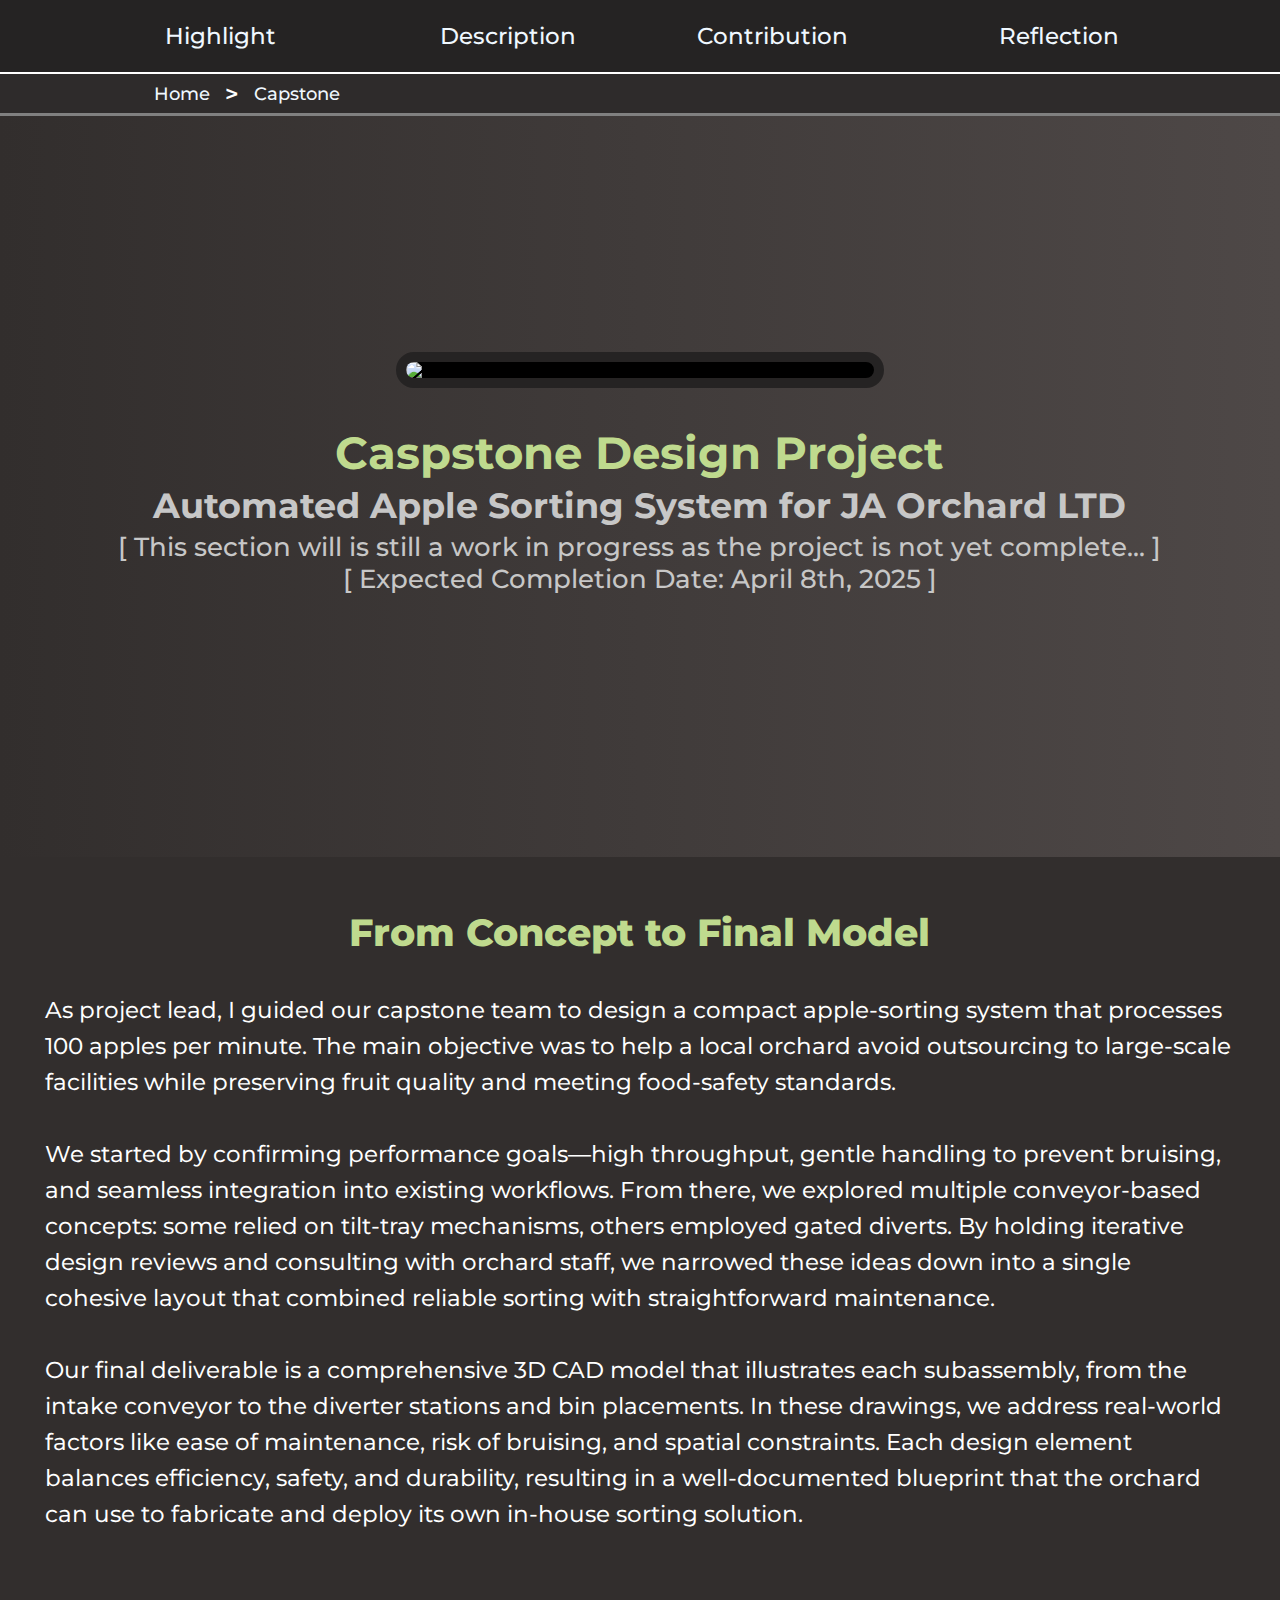
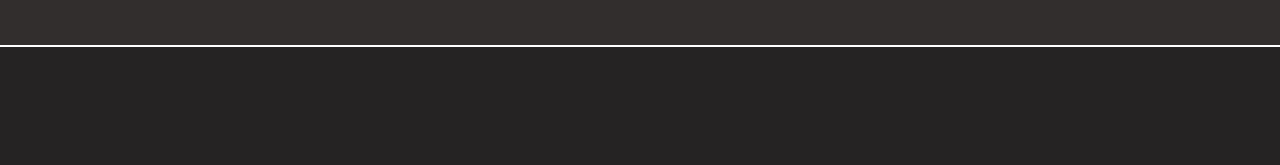
==== capstone_project.html @ 045d815c "Add files via upload" ====
<!DOCTYPE html>
<html lang="en">

<head>
    <meta charset="UTF-8">
    <meta name="viewport" content="width=device-width, initial-scale=1.0">
    <link rel="stylesheet" href="styles.css">
    <link rel="stylesheet" href="capstone_styles.css">
    <link rel="stylesheet" href="mquery.css">
    <!-- <link rel="icon" type="image/svg" href=""> -->
    <link href="https://fonts.googleapis.com/css2?family=Montserrat:ital,wght@0,100..900;1,100..900&amp;display=swap" rel="stylesheet">
    <title>Capstone: Apple Sorter </title>
</head>

<body id="Body" class="body-capstone">

    <div class="navbar navbar-capstone">

        <div></div>
        <div><a class="navLink" href="#Body">Highlight</a></div>
        <div><a class="navLink" href="#Description">Description</a></div>
        <div><a class="navLink" href="#Contribution">Contribution</a></div>
        <div><a class="navLink" href="./capstone_reflection.html">Reflection</a></div>
        <div></div>

        <div class="capstone-time-line">
            <div><a class="capstone-navLink-time-line" href="index.html">Home</a></div>
            <div class="timeline-div-element">></div>
            <div><a class="capstone-navLink-time-line" href="#">Capstone</a></div>
        </div>


    </div>

    <div class="hero">
            <p class="hero-intro">
                <span></span>
                <img class="hero-project-img capstone-hero-img" src="Media\Capstone_Project_thumbnail.png">
                <span><span></span><span>Caspstone Design Project</span></span> 
                <span>Automated Apple Sorting System for JA Orchard LTD</span>
                <span>[ This section will is still a work in progress as the project is not yet complete... ]
                    <br>
                    [ Expected Completion Date: April 8th, 2025 ]
                </span>
                <span></span>
            </p>
    </div>
    <div class="section-1 capstone-section-1">
        <div class="link-catch" id="Description"></div>
        <p class="section-heading capstone-section-heading">From Concept to Final Model</p>


        <p class="section-subheading capstone-section-subheading">
            As project lead, I guided our capstone team to design a compact apple-sorting system that processes 100 apples per
            minute. The main objective was to help a local orchard avoid outsourcing to large-scale facilities while preserving
            fruit quality and meeting food-safety standards.
            <br><br>
            We started by confirming performance goals—high throughput, gentle handling to prevent bruising, and seamless
            integration into existing workflows. From there, we explored multiple conveyor-based concepts: some relied on tilt-tray
            mechanisms, others employed gated diverts. By holding iterative design reviews and consulting with orchard staff, we
            narrowed these ideas down into a single cohesive layout that combined reliable sorting with straightforward maintenance.
            <br><br>
            Our final deliverable is a comprehensive 3D CAD model that illustrates each subassembly, from the intake conveyor to the
            diverter stations and bin placements. In these drawings, we address real-world factors like ease of maintenance, risk of
            bruising, and spatial constraints. Each design element balances efficiency, safety, and durability, resulting in a
            well-documented blueprint that the orchard can use to fabricate and deploy its own in-house sorting solution.
        </p>
    </div>

    <!-- <div class="section-2">
        <div class="link-catch" id="Contribution"></div>
        <p class="section-heading capstone-section-heading">My Contribution</p>
        <p class="section-heading capstone-section-heading-2">An Iterative Process</p>


        <p class="section-subheading capstone-section-subheading">
            The goal of our project was to design a system, to accomplish this goal we needed to be systemic. 
            From the moment we were given our project description, we set out to clearly establish three important factors; user-requirements (scope), 
            deliverable time-line (milestones), and team strengths (proficiencies). Through meetings with our client, faculty advisors, and capstone instructors,
            we were able to formally outline what requirements our design was required to meet, what each step of the project entailed, and when are we expected to report on our progress.
            <br><br>
            To gain real-world experience in project managament and leadership, I nominated myself to be project-lead and the group unanimously agreed.
            Having been paired up with a fairly random group of students from different specializations with unique proficiencies, I 
            focused the first few weeks on getting to know each memeber of my group so that I could better delegate the workload. I accomplished this during 
            our team meetings where I drafted up a document highlighting my work experiece, specialization, and areas of interest and asked everyone to add an entry of their own. 
            <br><br>
            The first milestone of the project was the conceptual design report were we were tasked with fleshing out details of our projects like shareholders, technical and functional 
            requirements, and risk. Through two well-planned meetings with our client we were able to complete this report effectively. Our first meeting we introduced ourselves, highlighling 
            each memebers proficiencies to the client and inquringing about his expectations and requirements regarding the project. The second client meeting focused on validating our understanding
            of the project's requirements and finalizing its scope. 
            <br><br>
            
        </p>
        
        

    </div> -->

    
    <div class="footer">
    </div>


    <script src="script.js"></script>
</body>

</html>
---- styles.css ----
*, *::after, *::before{
    box-sizing: border-box;
    padding: 0;
    margin: 0;
}

:root{
    --page-background-color: rgb(37, 35, 35);
    --nav-background-color: rgb(37, 35, 35);
    --banner-background-color: rgb(128, 128, 128);
    --hero-background-color: rgb(33, 32, 32);
    --section-1-background-color: #322e2d;
    --section-2-background-color: rgb(45, 44, 44);
    --nav-link-color: aliceblue;

    --capstone-nav-background-color: rgb(46, 43, 43);

    --ff: "Montserrat", sans-serif;
    /* --progress-bar-background-color: aqua;
    --progress-background-color: green; */

    --Light-text-color: rgb(199,199,199);
    --white-text-color: rgb(255, 255, 255);
   
    --base: #322e2d;
    --base-dark: #252323;
    --base-light: #4e4847;
    --base-80: #282524b4;
    --base-70: #3e3e3d98;
    --base-60: #474747;
    
    --primary: #bfda8e;
    --primary-80: #bfda8ec4;
    --primary-light: #c6d7a6;
    --primary-dark: #626f49;
    --primary-5: #a6d8491c;

}

html {
    /* font-size: clamp(10px, 2.25vw, 16px); the default */
    font-size: clamp(10px, 1.5vw, 15px); 
}


body{
    background-color: var(--page-background-color);
    
    display: grid;
    grid-template-rows: minmax(80px, 10vh) 85vh 0.55fr 0.75fr 1fr .75fr  minmax(120px, 12vh) ;
    grid-template-columns: 0.5fr 5fr 0.5fr ;
    
    /* gap: 10px; */
    grid-template-areas: 
    "navbar    navbar    navbar "
    "hero      hero      hero "
    "section-1 section-1 section-1"
    "section-2 section-2 section-2"
    "section-3 section-3 section-3"
    "section-4 section-4 section-4"
    "footer    footer    footer";
    /* height: 200vh; */

    font-family: var(--ff);
}


.navbar{
    background-color: var(--nav-background-color);
    color: var(--white-text-color);
    grid-area: navbar;
    position: sticky;
    top: 0px;
    z-index: 999;
    display: grid;

    /* grid-template-columns: 0.175fr .15fr .15fr .15fr .15fr .225fr; */
    grid-template-columns: .1fr .2fr .2fr .2fr .2fr .225fr .1fr;

    /* justify-content: center; */
    align-items: center;

    border-bottom: solid 2px white;
}

.navbar > div{
    margin-inline: auto;
}


.navLink {
    text-align: center;
    font-size: 1.5rem;
    font-weight: 500;
    text-decoration: none;
    color: var(--nav-link-color);
}

.navLink:hover{
    text-align: center;
    font-size: 1.675rem;
    font-weight: 600;
    color: var(--primary);
    transition: 150ms ease-in-out;
}





.hero{
    background: linear-gradient(90deg, var(--base), var(--base-light));
    padding-bottom: 7rem;
    grid-area: hero;

    display: flex;
    align-items: center;
    justify-content: center;

    height: 100%;
    text-align: center;
    /* font-size: 1.5rem; Small Font  */
    font-size: 2.35rem;
    color:var(--Light-text-color);
    
}

.hero-intro{ display: flex; flex-direction: column; }

/* Smaller Font Size
.hero-intro > span:nth-of-type(1){ font-weight: 700; font-size: 1.75rem; padding-bottom: 8px;}
.hero-intro > span:nth-of-type(2){ font-weight: 800; color: var(--primary-80); font-size: 1.75rem;}
.hero-intro > span:nth-of-type(2) > span:last-of-type{ font-size: 1.875rem; color: var(--primary);}
.hero-intro > span:nth-of-type(3){ font-weight: bold; padding-block: 8px 4px;}
.hero-intro > span:nth-of-type(4){ font-weight: 500;} */

/* Bigger font size */
.hero-intro > span:nth-of-type(1){ font-weight: 700; font-size: 2.75rem; padding-bottom: 8px;}
.hero-intro > span:nth-of-type(2){ font-weight: 700; color: var(--primary-80); font-size: 2.75rem;}
.hero-intro > span:nth-of-type(2) > span:last-of-type{ font-size: 3rem; color: var(--primary);}
.hero-intro > span:nth-of-type(3){ font-weight: bold; padding-block: 4px 4px;}
.hero-intro > span:nth-of-type(4){ font-weight: 500; font-size: 1.75rem;}


/* ///////////////////////// End of Hero Section ///////////////////////// */



.link-catch{
    position: relative;
    height: 1rem;
    top: min(-5rem, -12vh);
}
.section-1{
    padding-block: 1.5rem 3rem;
    background-color: var(--section-1-background-color);
    color: var(--Light-text-color);
    grid-area: section-1;
    display: flex;
    flex-direction: column;
    justify-content: center;
    align-items: center;
}

.section-heading{
    text-align: center;
    font-size: clamp(2.5rem, 3vw, 3.25rem);
    font-weight: 800;
    padding-block: min(1.5rem, 14px);
    color: var(--primary);
}

.section-subheading{
    margin-inline: 3rem;
    padding-block: 1.5rem;
    color: var(--white-text-color);
    font-weight: 450;
    text-align: left;
    max-width: 85rem;
    font-size: 1.4rem;
    line-height: 1.6;
}

/* ////////////////////////////End of section 1//////////////////////////// */

.section-2{
    padding-block: 1.5rem 3rem;
    background: linear-gradient(45deg, var(--base), var(--base-light));
    color: var(--Light-text-color);
    grid-area: section-2;
    display: flex;
    flex-direction: column;
    align-items: center;
}

.skill-cards-container {
    padding: 2rem;
    padding-top: 1rem;
    min-width: 65rem;
    max-width: 85vw;
    display: flex;
    flex-direction: column;
    justify-content: center;
    border-radius: 20px;
    gap: 1.25rem;
}

.skill-card{
    width: 100%;
    min-height: 6rem;
    max-height: 12rem;
    padding: 1.5rem;
    border-radius: 1.5rem;
    background-color: var(--base-dark);
    display: grid;
    grid-template-rows: 1fr 1fr;
    grid-template-columns: .1fr .3fr 1fr ;
    row-gap: 1.25rem;
}

.skill-icon{
    justify-self: center;
    align-self: center;
    grid-column: 1;
    grid-row: 1/3;
    width: 5.5rem;
    height: 5.5rem;
    margin-right: 1rem;
}

.skill-icon{
 display: flex;
 justify-content: center;
 align-items: center;
 font-weight: bold;
 font-size: 2rem;
}

.skill-icon svg{
    scale: 0.9;
    z-index: 0;
}

.skill-card-label{
    grid-row: 1;
    grid-column: 2;
    font-weight: 700;
    font-size: 1.5rem;
    padding-left: 1rem;
    min-width: 22rem;
    max-width: 26rem;
    height: fit-content;
    align-self: center;
    transition: 125ms ease-in;
}

.skill-card:hover > .skill-card-label{
    color: var(--primary);
    font-size: 1.6rem;
    transition: 125ms ease-in;
    cursor: default;
}

.skill-card span:nth-of-type(2){
    grid-row: 1;
    grid-column: 3;
    font-weight: 500;
    font-size: 1.1rem;
    padding-left: 1rem;
    height: fit-content;
    align-self: center;
}

.skill-list{
    grid-column: 2/4;
    display: flex;
    gap: 1.25rem;
}

.skill-list > * {
    background-color: var(--base-70);
    border-radius: 0.5rem;
    padding: 0.5rem;
    max-height: fit-content;
    font-weight: 500;
}

.skill-list > *:hover {
    background-color: var( --base-60);
    scale: 1.0125;
    transition: 125ms ease-in;
    cursor: default;
}


/* ////////////////////////////End of section 2//////////////////////////// */



.section-3{
    padding-block: 1.5rem 3rem;
    background-color: var(--section-2-background-color);
    background: linear-gradient(-45deg, var(--base-70), var(--base),var(--base-70));
    grid-area: section-3;
    display: flex;
    flex-direction: column;
    align-items: center;
}

/* TO-DO: ADD MEDIA QUERY TO TURN THIS INTO A COLUMN FOR SMALLER SCREENS  */
.project-cards-container{
    min-width: none;
    padding: 2rem; 
    padding-top: 1rem;
    min-width: 65rem;
    max-width: 85vw;
    display: flex;
    justify-content: center;
    display: grid;
    grid-template-columns:repeat( 3, 1fr);
    border-radius: 20px;
    gap: 1rem;
    color: var(--white-text-color);
}

/* TO-DO: MAKE THIS A GRID  */
.project-card{
    border: outset var(--base-70) 2px;
    /* padding: 2.25rem 1.5rem; */
    padding: clamp(2rem, 3vw,3.25rem) 1.5rem;
    border-radius: 1.5rem;
    background-color: var(--base-dark);

    display: flex;
    flex-direction: column;
    justify-content: space-between;
    gap: 1rem;

    flex:1 ;
}

.project-icon{
    background-color: black;
    border: inset var(--base-60) 4px;
    border-radius: 1rem;
    width: clamp(15rem, 25vw, 32rem);
    min-height: clamp(12rem, 20vw, 25rem);
    max-height: clamp(12rem, 20vw, 25rem);
    align-self: center;
    display: flex;
    justify-content: center;
    align-items: center;
    overflow: hidden;
}


.project-vid, .project-img{
    max-width: 100%;
    min-height: clamp(12rem, 20vw, 25rem);
    max-height: clamp(12rem, 20vw, 25rem);
    object-fit: cover;
}

.project-vid{
    object-fit:contain;
}
.project-card > span {
    text-align: center;
}

.project-card > span:nth-of-type(1){ font-weight: bold; font-size: clamp(1.25rem, 2.375vw, 1.75rem); align-self: center;}
.proj-desc{ font-size: clamp(0.9rem, 1.125vw, 1.125rem); text-align: center;}
.project-card > span:last-of-type { text-align: center; font-weight: 500; font-size: 1.025rem;}

.project-skill-list{
    display: flex;
    /* flex-direction: column; */
    flex-wrap: wrap;
    align-items: center;
    justify-content: center;
    gap: 0.5rem;
    font-size: 0.8rem;
}

.project-skill-list > *{
    padding: 0.5rem;
    border-radius: 0.5rem;
    background-color: var(--base-70);
    width: 11rem;
    text-align: center;
}


.proj-more{
    margin-top: 2rem;
    /* align-self: center; */

    display: flex;
    flex-wrap: wrap;
    justify-content: center;
    align-items: center;
    gap: 1rem;
    flex: 1;
}

.proj-more > a {
    padding: 1rem;
    border-radius: 0.5rem;
    background-color: var(--base-60);
    /* width: 11rem; */
    text-align: center;
    text-decoration: none;
    color: var(--white-text-color);
    width: 13rem;
}

.proj-more > a:hover {
    background-color: var(--base-70);
}

/* ////////////////////////////End of section 3//////////////////////////// */

.section-4{
    padding-block: 1.5rem 3rem;
    background: linear-gradient(90deg, var(--base), var(--base-light));
    grid-area: section-4;
    display: flex;
    flex-direction: column;
    align-items: center;
}

.contact-form{

    color: var(--Light-text-color);
    border-radius: 3rem;
    padding: 2.5rem;
    border-radius: 1.5rem;
    background-color: var(--base-dark);
    display: flex;
    flex-direction: column;
    align-items: center;
    justify-content: center;;
    gap: 1.5rem;
    max-width: 75rem;
    font-size: 1.5rem;
    font-weight: 600;
    /* text-align: center; */
}

.contact-form > div:not(.spinner){
    border-radius: 1rem;
    padding: 1.5rem;
    background-color: var(--base-70);
    display: flex;
    /* flex-direction: column; */
    justify-content: space-between;
    align-items:stretch;
    /* justify-content: center;
    align-items: center; */
    gap: 0.5rem;
    min-width: 45rem;
}

.contact-form > div:not(.spinner) > *{
    padding: 0.5rem;
    min-width: 20rem;
    max-width: 25rem;
    /* border: solid red 1px; */
}

.contact-form label{
    min-width: 8rem;
    max-width: 12rem;
}

.contact-form textarea, .contact-form input{
    border: transparent;
    border-radius: 0.3rem;
    /* background-color: var(--base-60); */
    background-color: var(--Light-text-color);
    /* color: var(--base-80); */
    font-family: var(--ff);
    font-weight: 500;
    font-size: 1.125rem;
}

.contact-form button{
    width: 12rem;
    height: 3rem;
    font-family: var(--ff);
    font-size: 1.35rem;
    font-weight: 700;
    background-color: var(--base-60);
    color: var(--Light-text-color);
    border-radius: 1rem;
}

.contact-form button:hover{
    border: outset var(--base-70);
    background-color: var(--base-70);
}

.submit-button-div{
    display: flex;
    flex-direction: column;
    justify-content: center;
    align-items: center;

}

.submit-button-div > *{
    border: solid red 1px;
}

#success-checkmark {
    display: none;
    vertical-align: middle;
    text-align: center;
  }

#spinner {
    display: none;
    width: 20px;
    height: 20px;
    border: 4px solid #f3f3f3;
    border-top: 4px solid #007BFF;
    border-radius: 50%;
    animation: spin 1s linear infinite; /* Speed can be adjusted */
    margin-left: 1em;
    vertical-align: middle;
  }
  @keyframes spin {
    0% { transform: rotate(0deg); }
    100% { transform: rotate(360deg); }
  }

.footer{
    border-top: solid 2px white;
    grid-area: footer;
}
---- capstone_styles.css ----
.hero-project-img{
    width: 32.5rem;
    /* border: red solid 1px; */
    margin: 2.5rem auto;
    margin-top: 7.5rem;
}

.capstone-hero-img{
    background-color: black;
    border: solid var(--base-dark) 10px;
    border-radius: 2rem;
    object-fit: cover;
}

.capstone-section-heading{
    text-align: center;
    font-size: clamp(2.5rem, 3vw, 3.25rem);
}

.capstone-section-heading-2{
    text-align: center;
    font-size: clamp(1.5rem, 1.5vw, 1.75rem);
    color: var(--primary-light);
    padding-block: 0rem;
}

.capstone-section-subheading{
font-size: 1.5rem !important;
border: none !important;
}

.body-capstone{

    background-color: var(--page-background-color);
    
    display: grid;
    /* grid-template-rows: 8.25vh 87vh 1fr 1.1fr minmax(120px, 12vh) ; */
    grid-template-rows: 8.25vh 87vh 1fr minmax(120px, 12vh) ;
    grid-template-columns: 0.5fr 5fr 0.5fr ;
    
    /* gap: 10px; */
    grid-template-areas: 
    "navbar    navbar    navbar "
    "hero      hero      hero "
    "section-1 section-1 section-1"
    /* "section-2 section-2 section-2" */
    "footer    footer    footer";
    /* height: 200vh; */

    font-family: var(--ff);
}

.navbar-capstone{
    background-color: var(--nav-background-color);
    color: var(--white-text-color);
    grid-area: navbar;
    position: sticky;
    top: 0px;
    z-index: 999;
    display: grid;
    grid-template-columns: .15fr .7fr .6fr .6fr .7fr .15fr;
    align-items: center;
    border-bottom: solid 2px white;
}

.capstone-time-line{
    position:absolute;
    /* top: minmax(80px, 10vh); */
    top:  8.25vh;
    z-index: 0;
    display: flex;
    align-items: center;
    gap: 1rem;
    padding-top: .6rem;
    padding-left: 12vw;
    padding-bottom: .5rem;
    width: 100%;
    border-bottom: solid 3px var(--banner-background-color);
    background-color: var( --capstone-nav-background-color);
}

.capstone-navLink-time-line{
    text-align: center;
    font-size: 1.2rem;
    font-weight: 500;
    text-decoration: none;
    color: var(--nav-link-color);
}

.capstone-navLink-time-line:hover{
    text-align: center;
    /* font-size: 1.2125rem; */
    font-size: 1.2rem;
    font-weight: 600;
    color: var(--primary-light);
    transition: 250ms ease-in-out;
}

.timeline-div-element{
    font-size: 1.5rem;
    font-weight: 600;
    line-height: 0.9;
    /* border: solid red 1px; */
}


.capstone-section-1{
padding-bottom: 6rem;

}
---- mquery.css ----
@media (max-width: 650px) {
    .section-1 > *{
        border: red 2px solid;
    }
  }


html {
  scroll-behavior: smooth;
}
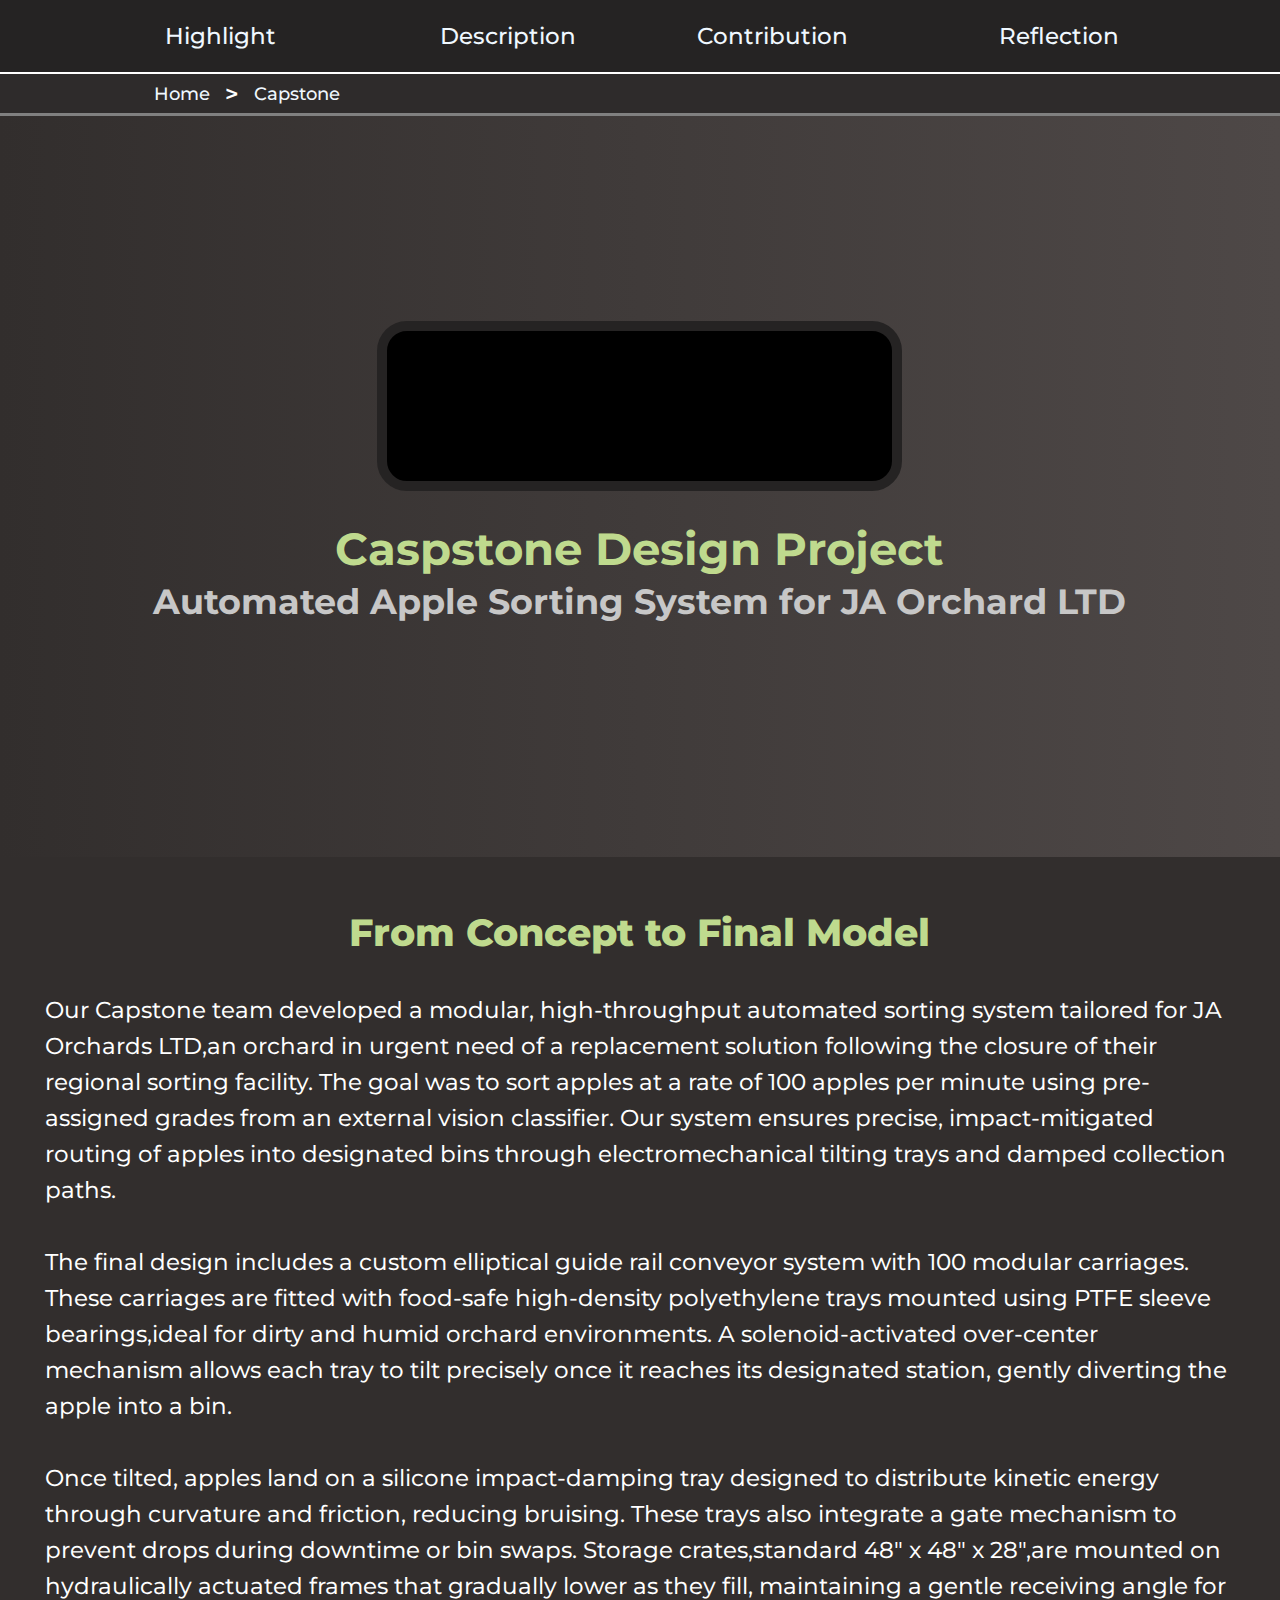
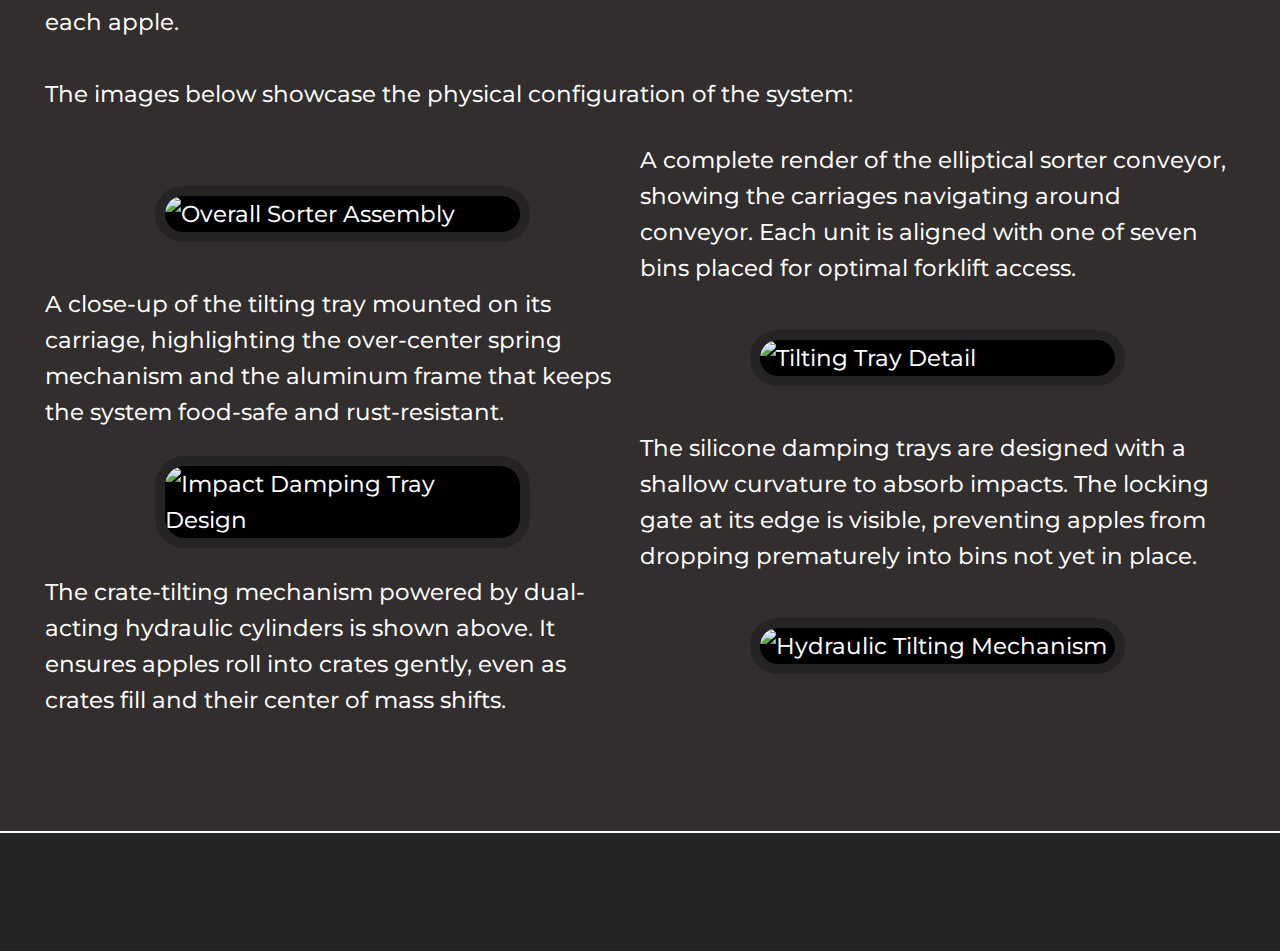
==== commit ce523aa5: "Add files via upload" ====
--- a/capstone_project.html
+++ b/capstone_project.html
@@ -35,13 +35,19 @@
     <div class="hero">
             <p class="hero-intro">
                 <span></span>
-                <img class="hero-project-img capstone-hero-img" src="Media\Capstone_Project_thumbnail.png">
+                <!-- <img class="hero-project-img capstone-hero-img" src="Media\Capstone_Picture_2.png"> -->
+                <video muted loop autoplay disablepictureinpicture id="capstoneHeroVideo"class="hero-project-img capstone-hero-img" poster="Media\Capstone_Video_1.png">
+                    <source src="Media\Capstone_Video_1.mp4" type="video/mp4">
+                    Your browser does not support the video tag.
+                  </video>
+                  <script> const video = document.getElementById('capstoneHeroVideo'); video.playbackRate = 1.6; video.currentTime = 20; // starts at 5 seconds
+                    video.addEventListener('loadedmetadata', () => {
+                        video.currentTime = 10; // starts at 5 seconds
+                        video.playbackRate = 2.0;
+                    });
+                  </script>
                 <span><span></span><span>Caspstone Design Project</span></span> 
                 <span>Automated Apple Sorting System for JA Orchard LTD</span>
-                <span>[ This section will is still a work in progress as the project is not yet complete... ]
-                    <br>
-                    [ Expected Completion Date: April 8th, 2025 ]
-                </span>
                 <span></span>
             </p>
     </div>
@@ -49,22 +55,31 @@
         <div class="link-catch" id="Description"></div>
         <p class="section-heading capstone-section-heading">From Concept to Final Model</p>
 
+        <div class="section-subheading capstone-section-subheading">
+            <p>
+              Our Capstone team developed a modular, high-throughput automated sorting system tailored for JA Orchards LTD,an orchard in urgent need of a replacement solution following the closure of their regional sorting facility. The goal was to sort apples at a rate of 100 apples per minute using pre-assigned grades from an external vision classifier. Our system ensures precise, impact-mitigated routing of apples into designated bins through electromechanical tilting trays and damped collection paths.
+              <br><br>
+              The final design includes a custom elliptical guide rail conveyor system with 100 modular carriages. These carriages are fitted with food-safe high-density polyethylene trays mounted using PTFE sleeve bearings,ideal for dirty and humid orchard environments. A solenoid-activated over-center mechanism allows each tray to tilt precisely once it reaches its designated station, gently diverting the apple into a bin.
+              <br><br>
+              Once tilted, apples land on a silicone impact-damping tray designed to distribute kinetic energy through curvature and friction, reducing bruising. These trays also integrate a gate mechanism to prevent drops during downtime or bin swaps. Storage crates,standard 48" x 48" x 28",are mounted on hydraulically actuated frames that gradually lower as they fill, maintaining a gentle receiving angle for each apple.
+              <br><br>
+              The images below showcase the physical configuration of the system:
+            </p>
+            <div class="capstone-description-container">
+              <img class="capstone-body-img" src="Media/Capstone_Picture_3.png" alt="Overall Sorter Assembly">
+              <p>A complete render of the elliptical sorter conveyor, showing the carriages navigating around conveyor. Each unit is aligned with one of seven bins placed for optimal forklift access.</p>
+          
+              <p>A close-up of the tilting tray mounted on its carriage, highlighting the over-center spring mechanism and the aluminum frame that keeps the system food-safe and rust-resistant.</p>
+              <img class="capstone-body-img" src="Media/Capstone_Picture_2.png" alt="Tilting Tray Detail">
 
-        <p class="section-subheading capstone-section-subheading">
-            As project lead, I guided our capstone team to design a compact apple-sorting system that processes 100 apples per
-            minute. The main objective was to help a local orchard avoid outsourcing to large-scale facilities while preserving
-            fruit quality and meeting food-safety standards.
-            <br><br>
-            We started by confirming performance goals—high throughput, gentle handling to prevent bruising, and seamless
-            integration into existing workflows. From there, we explored multiple conveyor-based concepts: some relied on tilt-tray
-            mechanisms, others employed gated diverts. By holding iterative design reviews and consulting with orchard staff, we
-            narrowed these ideas down into a single cohesive layout that combined reliable sorting with straightforward maintenance.
-            <br><br>
-            Our final deliverable is a comprehensive 3D CAD model that illustrates each subassembly, from the intake conveyor to the
-            diverter stations and bin placements. In these drawings, we address real-world factors like ease of maintenance, risk of
-            bruising, and spatial constraints. Each design element balances efficiency, safety, and durability, resulting in a
-            well-documented blueprint that the orchard can use to fabricate and deploy its own in-house sorting solution.
-        </p>
+              <img class="capstone-body-img" src="Media/Capstone_Picture_1.png" alt="Impact Damping Tray Design">
+              <p>The silicone damping trays are designed with a shallow curvature to absorb impacts. The locking gate at its edge is visible, preventing apples from dropping prematurely into bins not yet in place.</p>
+              
+              <p>The crate-tilting mechanism powered by dual-acting hydraulic cylinders is shown above. It ensures apples roll into crates gently, even as crates fill and their center of mass shifts.</p>
+              <img class="capstone-body-img" src="Media/Capstone_Picture_4.png" alt="Hydraulic Tilting Mechanism">
+            </div>
+          </div>
+          
     </div>
 
     <!-- <div class="section-2">
--- a/styles.css
+++ b/styles.css
@@ -237,8 +237,8 @@
 }
 
 .skill-icon svg{
-    scale: 0.9;
-    z-index: 0;
+    width: 90%;
+    /* scale: 0.9; */
 }
 
 .skill-card-label{
@@ -261,7 +261,7 @@
     cursor: default;
 }
 
-.skill-card span:nth-of-type(2){
+.skill-card-desc{
     grid-row: 1;
     grid-column: 3;
     font-weight: 500;
@@ -452,11 +452,8 @@
     padding: 1.5rem;
     background-color: var(--base-70);
     display: flex;
-    /* flex-direction: column; */
     justify-content: space-between;
     align-items:stretch;
-    /* justify-content: center;
-    align-items: center; */
     gap: 0.5rem;
     min-width: 45rem;
 }
--- a/capstone_styles.css
+++ b/capstone_styles.css
@@ -1,7 +1,7 @@
 .hero-project-img{
-    width: 32.5rem;
+    width: 35rem;
     /* border: red solid 1px; */
-    margin: 2.5rem auto;
+    margin: 2rem auto;
     margin-top: 7.5rem;
 }
 
@@ -10,6 +10,23 @@
     border: solid var(--base-dark) 10px;
     border-radius: 2rem;
     object-fit: cover;
+}
+
+
+.capstone-body-img{
+    background-color: black;
+    border: solid var(--base-dark) 10px;
+    border-radius: 2rem;
+    object-fit: cover;
+    margin: none;
+    width: 25rem;
+}
+
+.capstone-description-container{
+    display: grid;
+    place-items: center;
+    padding-top: 2rem;
+    grid-template-columns: 1fr 1fr;
 }
 
 .capstone-section-heading{
--- a/mquery.css
+++ b/mquery.css
@@ -1,7 +1,132 @@
 @media (max-width: 650px) {
     .section-1 > *{
-        border: red 2px solid;
+        /* border: red 2px solid; */
     }
+
+    body{
+      background-color: var(--page-background-color);
+      
+      display: grid;
+      grid-template-rows: minmax(80px, 10vh) 85vh 0.4fr 0.7fr 1fr .325fr  minmax(120px, 12vh) ;
+      grid-template-columns: 0.5fr 5fr 0.5fr ;
+    }
+
+    .navbar{
+      grid-template-columns: 0.001fr 0.65fr 1fr 1fr 1fr 0.001fr;
+    }
+
+    .navbar > * {
+      padding-top: 3rem;
+    }
+
+    .navContact{
+      display: none;
+    }
+    
+    .skill-cards-container {
+      min-width: 90vw;
+      gap: 3rem
+    }
+
+    .skill-card{
+      grid-template-rows: 1fr min(1fr, fit-content) 1fr;
+      grid-template-columns: 1fr 1fr 1fr ;
+      min-height: none;
+      max-height: none;
+      row-gap: 0.25rem;
+      padding-block: 3rem;
+    }
+
+    .skill-icon{
+      justify-self: center;
+      align-self: center;
+      grid-column: 1;
+      grid-row: 1;
+    }
+
+    .skill-card-label{
+      grid-column: 2/-1;
+      grid-row: 1;
+      padding-left: 1rem;
+      min-width:30vw;
+      height: fit-content;
+      align-self: center;
+    }
+    .skill-card-desc{
+      grid-column: 1/-1;
+      grid-row: 2;
+    }
+
+    .skill-list{
+      grid-column: 1/-1;
+      grid-row: 3;
+      justify-content: space-evenly;
+      justify-content: center;
+      flex-wrap: wrap;
+    }
+
+    .skill-list > * {
+      padding: 0.75rem 1.25rem;
+
+    }
+
+  /* ////////////////////////////End of Skill List//////////////////////////// */
+
+    /* TO-DO: ADD MEDIA QUERY TO TURN THIS INTO A COLUMN FOR SMALLER SCREENS  */
+    .project-cards-container {
+      min-width: 85vw;
+      max-width: 90vw;
+      justify-content: center;
+      display: grid;
+      grid-template-columns: 1fr;
+      grid-template-rows: repeat(3, 1fr);
+      border-radius: 20px;
+      gap: 2rem;
+      color: var(--white-text-color);
+    }
+
+    .project-card{
+      flex-direction: column;
+      justify-content: space-between;
+      gap: 1.5rem;
+      min-width: 85vw;
+      max-width: 85vw;
+      flex:1 ;
+    }
+
+    .project-icon{
+      width: clamp(22rem, 35vw, 42rem);
+      min-height: clamp(18rem, 30vw, 30rem);
+      max-height: clamp(18rem, 30vw, 30rem);
+    }
+
+    .project-vid, .project-img{
+      min-height: clamp(17rem, 25vw, 30rem);
+      max-height: clamp(17rem, 25vw, 30rem);
+    }
+  
+  /* ////////////////////////////End of Projects //////////////////////////// */
+
+  .contact-form {
+    padding-inline: 2rem;
+  }
+  .contact-form > div:not(.spinner){
+
+    min-width: 80vw;
+  }
+
+  .contact-form > div:not(.spinner) > *{
+    /* text-align: center; */
+    min-width: 35vw;
+    max-width: 35vw;
+  }
+
+  .contact-form label{
+    min-width: 10vw;
+    max-width: 12vw;
+  }
+
+
   }
 
 
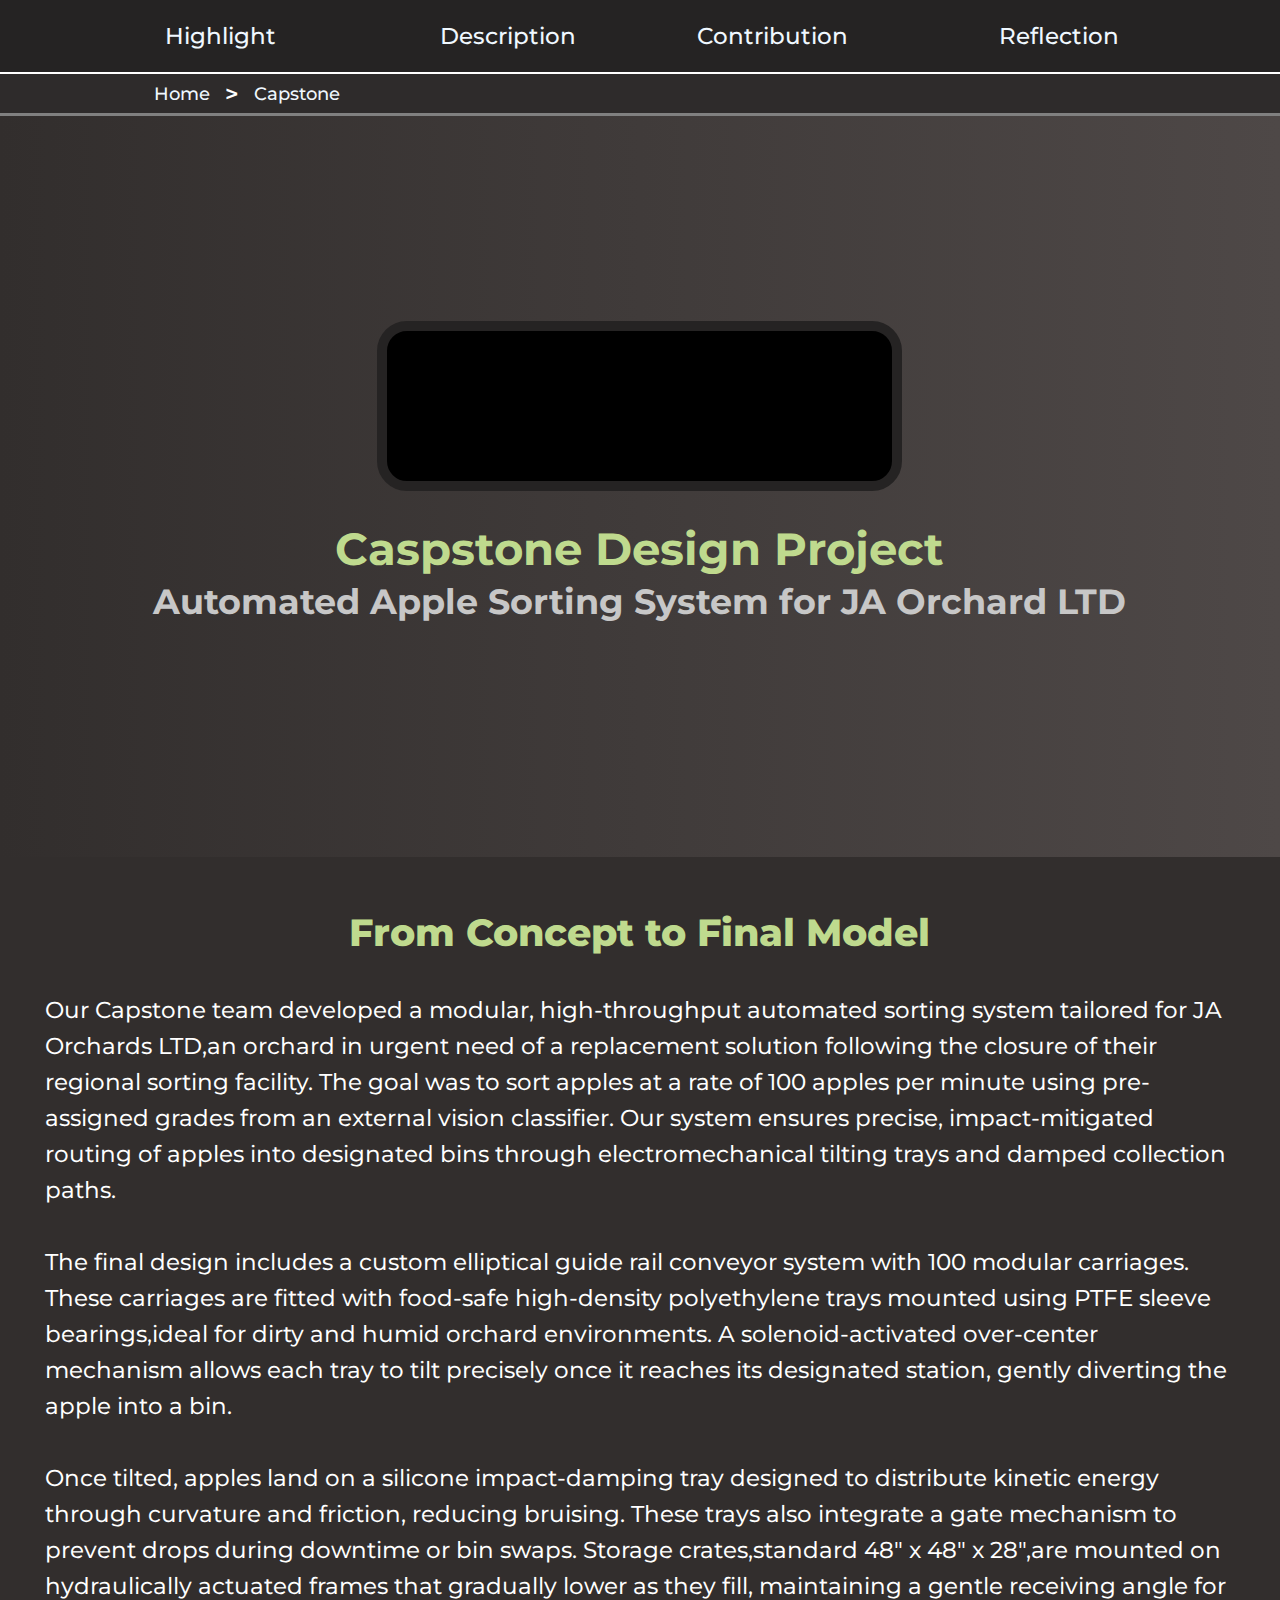
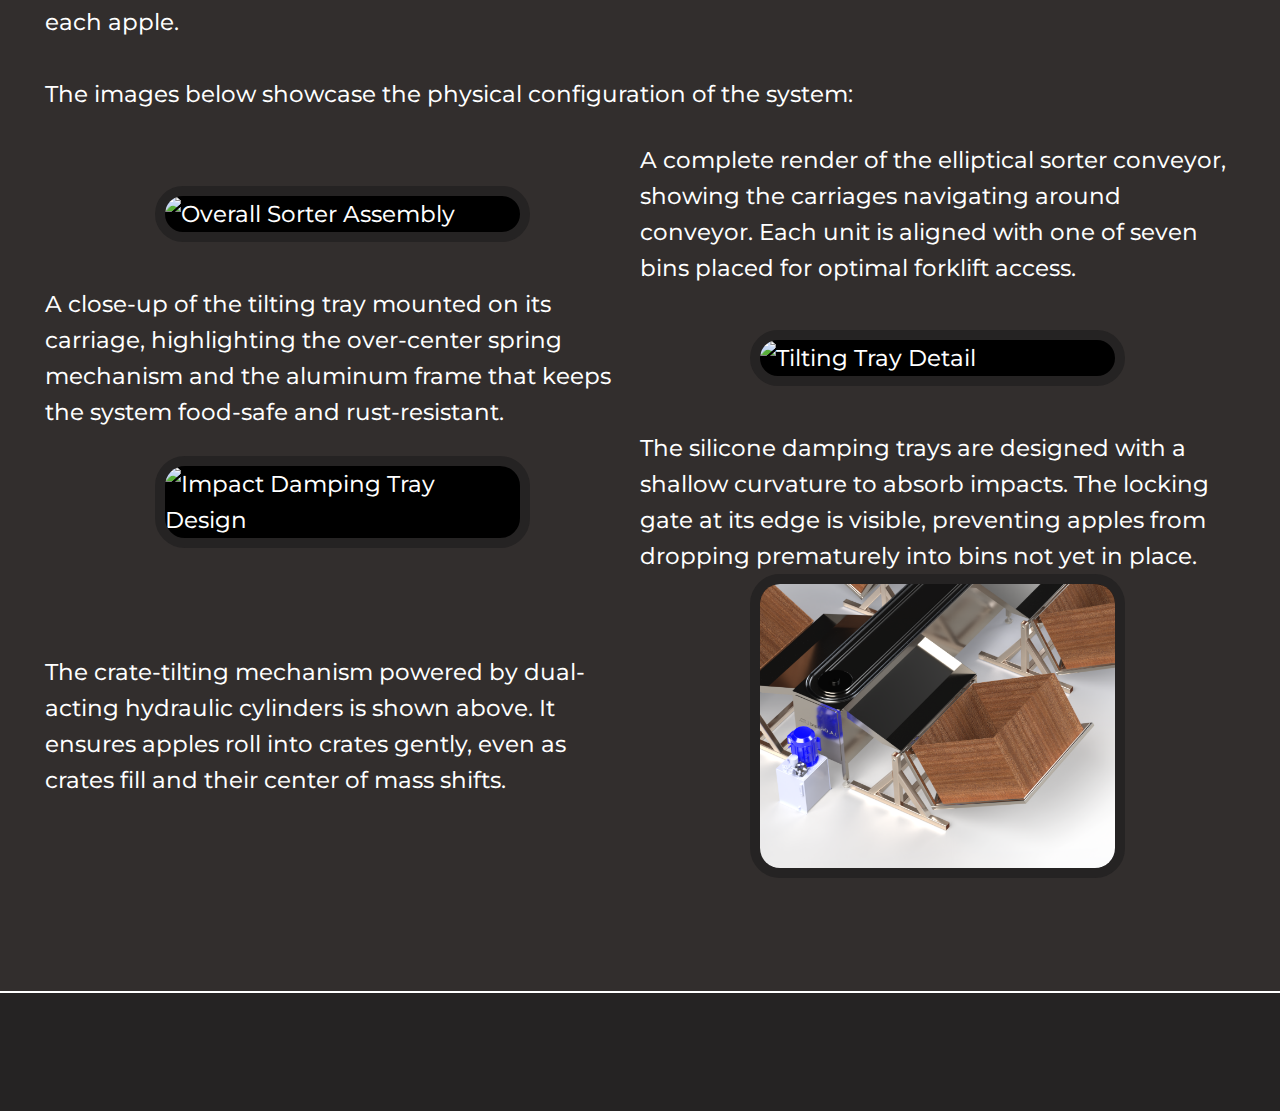
==== commit 5ee40626: "Update capstone_project.html" ====
--- a/capstone_project.html
+++ b/capstone_project.html
@@ -42,8 +42,8 @@
                   </video>
                   <script> const video = document.getElementById('capstoneHeroVideo'); video.playbackRate = 1.6; video.currentTime = 20; // starts at 5 seconds
                     video.addEventListener('loadedmetadata', () => {
-                        video.currentTime = 10; // starts at 5 seconds
-                        video.playbackRate = 2.0;
+                        video.currentTime = 20; // starts at 5 seconds
+                        video.playbackRate = 1.6;
                     });
                   </script>
                 <span><span></span><span>Caspstone Design Project</span></span> 
@@ -119,4 +119,4 @@
     <script src="script.js"></script>
 </body>
 
-</html>+</html>
